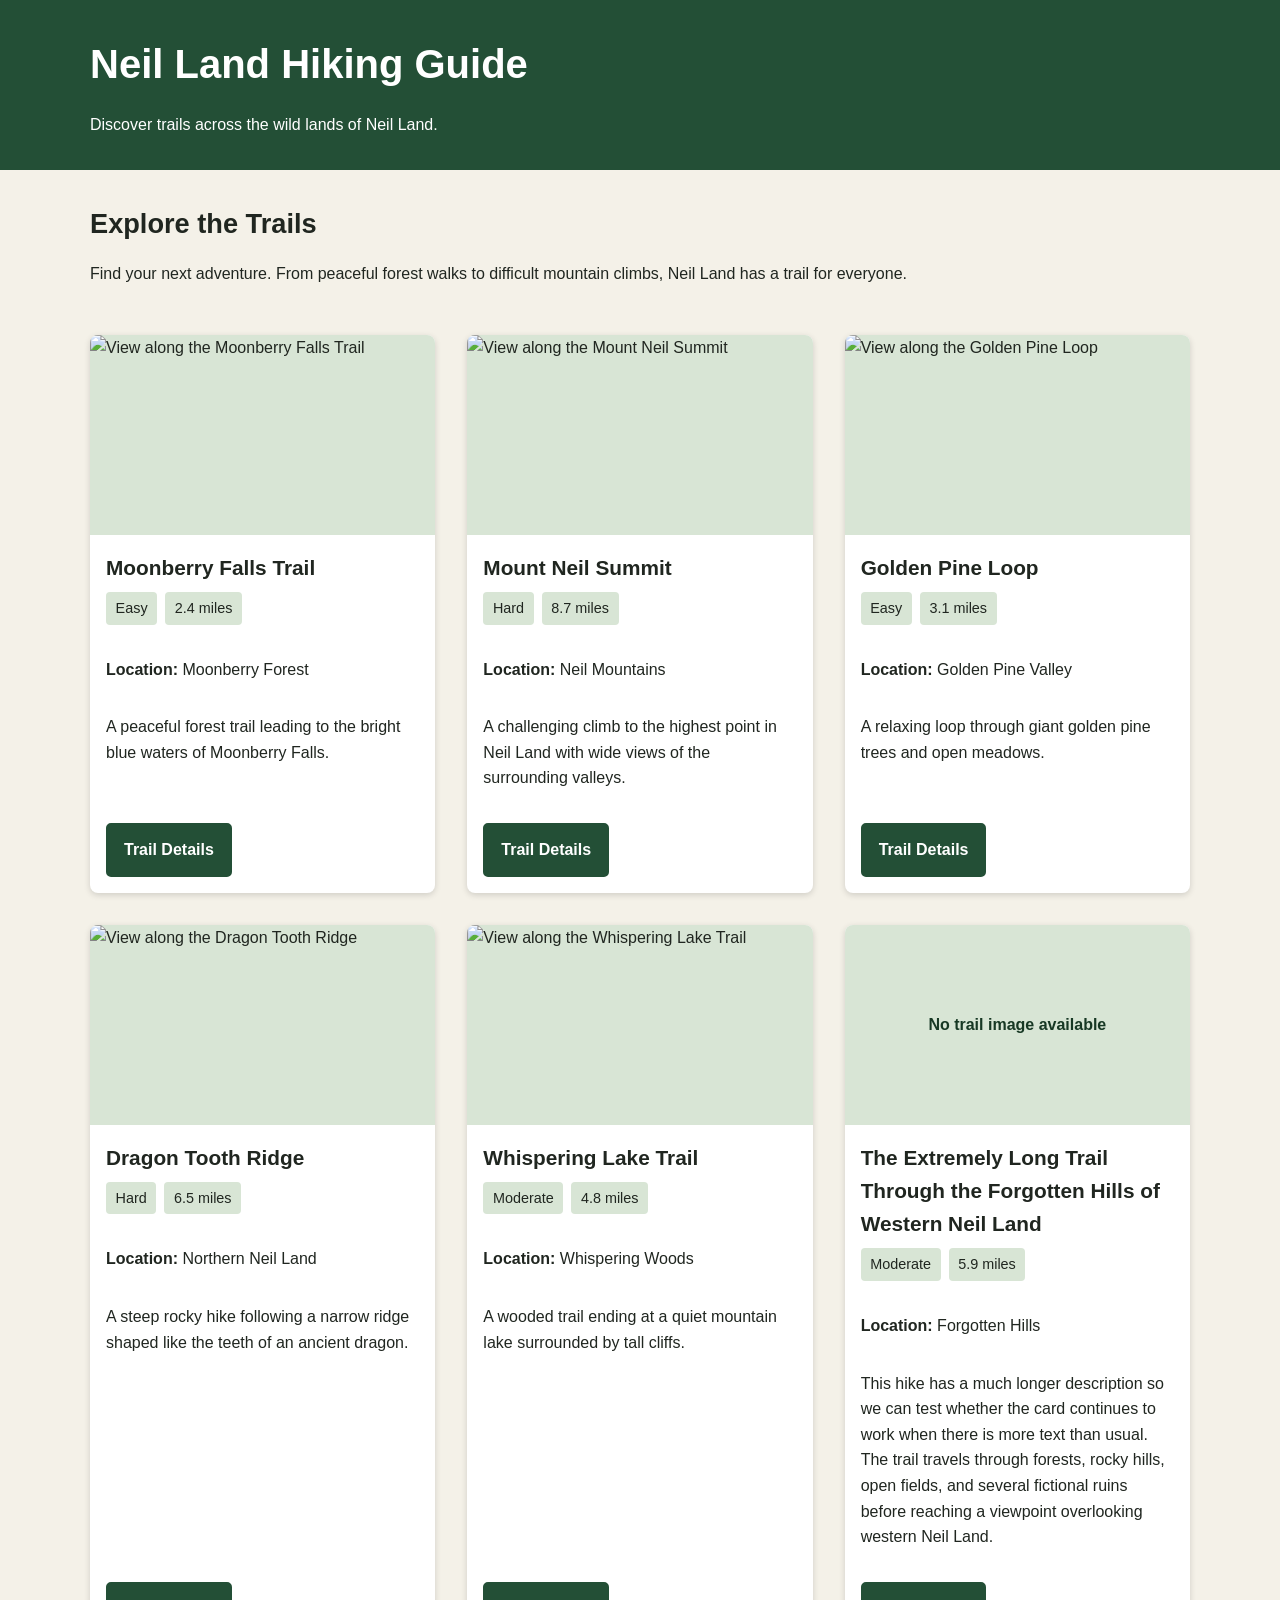
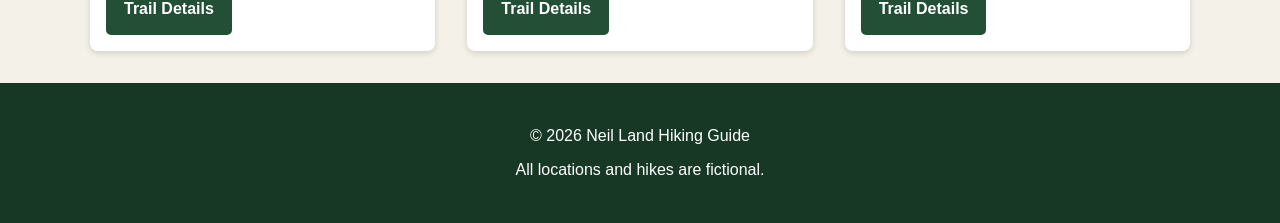
==== pages/hike.html @ ec99af29 "Added week 3 assignments" ====
<!DOCTYPE html>
<html lang="en">
<head>
  <meta charset="UTF-8">
  <meta name="viewport" content="width=device-width, initial-scale=1.0">

  <meta
    name="description"
    content="Explore fictional hiking trails throughout Neil Land."
  >

  <title>Neil Land Hiking Guide</title>

  <link rel="stylesheet" href="../styles/hike.css">
  <script src="../scripts/hike.js" defer></script>
</head>

<body>

  <header class="site-header">
    <div class="header-content">
      <h1>Neil Land Hiking Guide</h1>
      <p>Discover trails across the wild lands of Neil Land.</p>
    </div>
  </header>

  <main>
    <section class="intro" aria-labelledby="hikes-heading">
      <h2 id="hikes-heading">Explore the Trails</h2>
      <p>
        Find your next adventure. From peaceful forest walks
        to difficult mountain climbs, Neil Land has a trail for everyone.
      </p>
    </section>

    <section
      id="hike-list"
      class="hike-grid"
      aria-label="Hiking trails"
    >
      <!-- Hiking cards are generated with JavaScript -->
    </section>
  </main>

  <footer>
    <p>&copy; 2026 Neil Land Hiking Guide</p>
    <p>All locations and hikes are fictional.</p>
  </footer>

</body>
</html>
---- styles/hike.css ----
/* --------------------
   CUSTOM PROPERTIES
-------------------- */

:root {
  --color-primary: #234f36;
  --color-primary-dark: #173824;
  --color-background: #f4f1e8;
  --color-card: #ffffff;
  --color-text: #202620;
  --color-muted: #536056;
  --color-accent: #d8e5d5;

  --space-small: 0.5rem;
  --space-medium: 1rem;
  --space-large: 2rem;

  --border-radius: 8px;

  --font-main: Arial, Helvetica, sans-serif;
}


/* --------------------
   BASIC STYLES
-------------------- */

* {
  box-sizing: border-box;
}

html {
  font-size: 100%;
}

body {
  margin: 0;
  font-family: var(--font-main);
  color: var(--color-text);
  background-color: var(--color-background);
  line-height: 1.6;
}

img {
  display: block;
  max-width: 100%;
}


/* --------------------
   HEADER
-------------------- */

.site-header {
  background-color: var(--color-primary);
  color: white;
  padding: var(--space-large) var(--space-medium);
}

.header-content {
  max-width: 1100px;
  margin: auto;
}

.site-header h1 {
  margin: 0;
  font-size: 2rem;
}

.site-header p {
  margin-bottom: 0;
}


/* --------------------
   MAIN CONTENT
-------------------- */

main {
  width: min(100% - 2rem, 1100px);
  margin: auto;
}

.intro {
  padding: var(--space-large) 0;
}

.intro h2 {
  margin-top: 0;
  margin-bottom: var(--space-small);
  font-size: 1.7rem;
}


/* --------------------
   HIKE GRID
   Mobile first: one column
-------------------- */

.hike-grid {
  display: grid;
  grid-template-columns: 1fr;
  gap: var(--space-large);
  padding-bottom: var(--space-large);
}


/* --------------------
   HIKE CARD
-------------------- */

.hike-card {
  background-color: var(--color-card);
  border-radius: var(--border-radius);
  overflow: hidden;

  display: flex;
  flex-direction: column;

  box-shadow: 0 2px 6px rgb(0 0 0 / 15%);
}

.hike-image {
  width: 100%;
  height: 200px;

  /* Keeps differently sized images consistent */
  object-fit: cover;

  background-color: var(--color-accent);
}

.image-placeholder {
  width: 100%;
  height: 200px;

  display: flex;
  align-items: center;
  justify-content: center;

  padding: var(--space-medium);

  background-color: var(--color-accent);
  color: var(--color-primary-dark);
  font-weight: bold;
  text-align: center;
}

.hike-content {
  padding: var(--space-medium);

  display: flex;
  flex-direction: column;
  flex-grow: 1;
}

.hike-content h3 {
  margin-top: 0;
  margin-bottom: var(--space-small);
  font-size: 1.3rem;

  /* Prevents very long words from breaking the page */
  overflow-wrap: anywhere;
}

.hike-details {
  display: flex;
  flex-wrap: wrap;
  gap: var(--space-small);
  margin-bottom: var(--space-medium);
}

.hike-details span {
  background-color: var(--color-accent);
  padding: 0.3rem 0.6rem;
  border-radius: 4px;
  font-size: 0.9rem;
}

.hike-description {
  flex-grow: 1;
}


/* --------------------
   BUTTON
-------------------- */

.hike-button {
  display: inline-block;
  align-self: flex-start;

  margin-top: var(--space-medium);
  padding: 0.75rem 1rem;

  min-height: 44px;

  border: 2px solid var(--color-primary);
  border-radius: 5px;

  background-color: var(--color-primary);
  color: white;

  font: inherit;
  font-weight: bold;
  cursor: pointer;
}

.hike-button:hover {
  background-color: var(--color-primary-dark);
}

.hike-button:focus-visible {
  outline: 3px solid #000000;
  outline-offset: 3px;
}


/* --------------------
   FOOTER
-------------------- */

footer {
  background-color: var(--color-primary-dark);
  color: white;
  text-align: center;
  padding: var(--space-large) var(--space-medium);
}

footer p {
  margin: var(--space-small);
}


/* --------------------
   MEDIUM SCREENS
-------------------- */

@media (min-width: 600px) {

  .hike-grid {
    grid-template-columns: repeat(2, 1fr);
  }

}


/* --------------------
   LARGE SCREENS
-------------------- */

@media (min-width: 900px) {

  .site-header h1 {
    font-size: 2.5rem;
  }

  .hike-grid {
    grid-template-columns: repeat(3, 1fr);
  }

}


/* --------------------
   REDUCED MOTION
-------------------- */

@media (prefers-reduced-motion: reduce) {

  *,
  *::before,
  *::after {
    scroll-behavior: auto;
  }

}
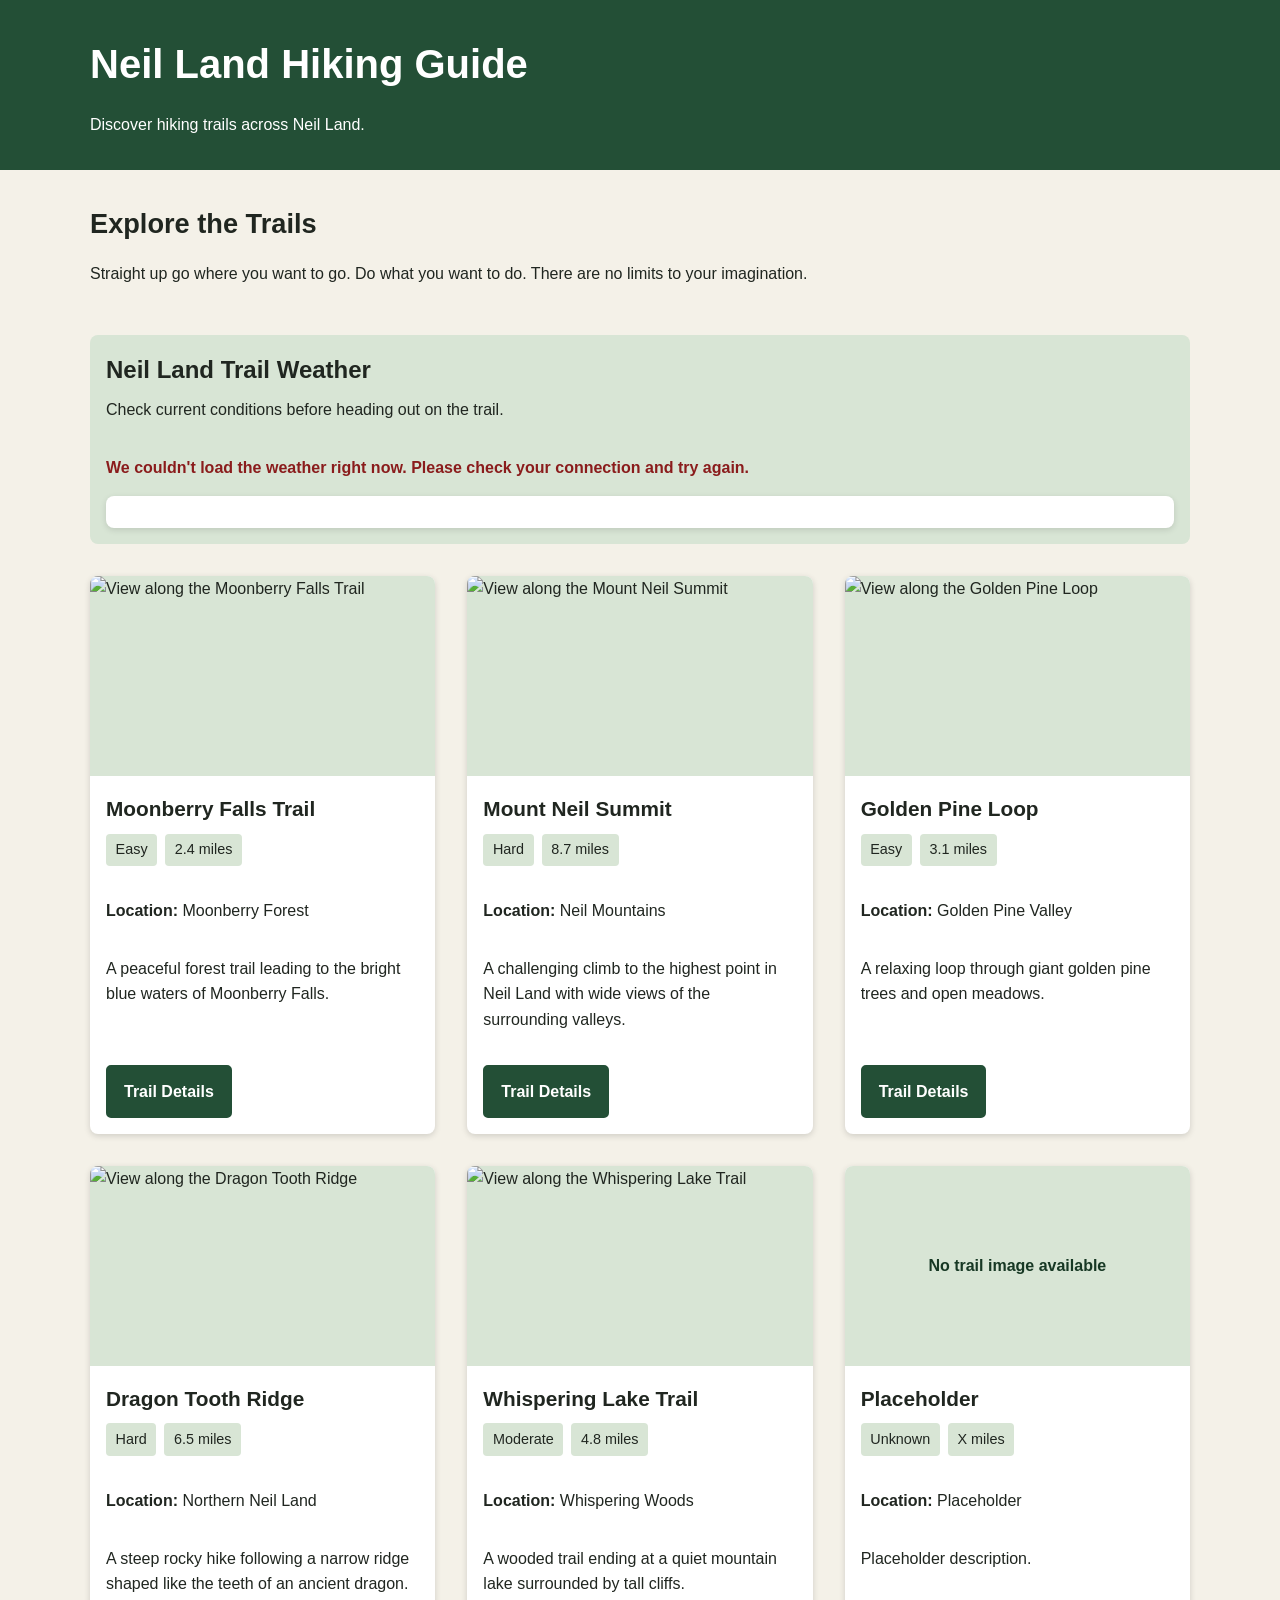
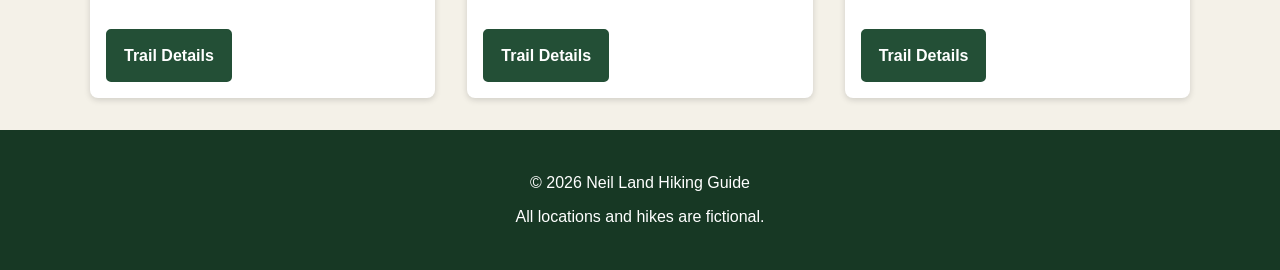
==== commit 5cf61d54: "Week 4 changes" ====
--- a/pages/hike.html
+++ b/pages/hike.html
@@ -20,7 +20,7 @@
   <header class="site-header">
     <div class="header-content">
       <h1>Neil Land Hiking Guide</h1>
-      <p>Discover trails across the wild lands of Neil Land.</p>
+      <p>Discover hiking trails across Neil Land.</p>
     </div>
   </header>
 
@@ -28,9 +28,27 @@
     <section class="intro" aria-labelledby="hikes-heading">
       <h2 id="hikes-heading">Explore the Trails</h2>
       <p>
-        Find your next adventure. From peaceful forest walks
-        to difficult mountain climbs, Neil Land has a trail for everyone.
+        Straight up go where you want to go. Do what you want to do. 
+        There are no limits to your imagination. 
       </p>
+    </section>
+
+    <section class="weather-section" aria-labelledby="weather-heading">
+      <div class="weather-heading">
+        <h2 id="weather-heading">Neil Land Trail Weather</h2>
+        <p>Check current conditions before heading out on the trail.</p>
+      </div>
+
+      <div
+        id="weather-status"
+        class="weather-status"
+        role="status"
+        aria-live="polite"
+      >
+        Loading current weather...
+      </div>
+
+      <div id="weather-card" class="weather-card" hidden></div>
     </section>
 
     <section
@@ -48,4 +66,4 @@
   </footer>
 
 </body>
-</html>+</html>
--- a/styles/hike.css
+++ b/styles/hike.css
@@ -93,6 +93,80 @@
 
 
 /* --------------------
+   WEATHER
+-------------------- */
+
+.weather-section {
+  margin-bottom: var(--space-large);
+  padding: var(--space-medium);
+  background-color: var(--color-accent);
+  border-radius: var(--border-radius);
+}
+
+.weather-heading h2 {
+  margin-top: 0;
+  margin-bottom: var(--space-small);
+}
+
+.weather-heading p {
+  margin-top: 0;
+}
+
+.weather-status {
+  padding: var(--space-medium) 0;
+  color: var(--color-muted);
+}
+
+.weather-status.is-error {
+  color: #8a1c1c;
+  font-weight: bold;
+}
+
+.weather-card {
+  display: grid;
+  gap: var(--space-medium);
+  grid-template-columns: 1fr;
+  padding: var(--space-medium);
+  background-color: var(--color-card);
+  border-radius: var(--border-radius);
+  box-shadow: 0 2px 6px rgb(0 0 0 / 12%);
+}
+
+.weather-card h3,
+.weather-card p {
+  margin: 0;
+}
+
+.weather-temperature {
+  color: var(--color-primary-dark);
+  font-size: 2rem;
+  font-weight: bold;
+}
+
+.weather-details {
+  display: grid;
+  gap: var(--space-small);
+  margin: 0;
+}
+
+.weather-details div {
+  display: flex;
+  justify-content: space-between;
+  gap: var(--space-medium);
+  border-bottom: 1px solid var(--color-accent);
+}
+
+.weather-details dt {
+  font-weight: bold;
+}
+
+.weather-details dd {
+  margin: 0;
+  text-align: right;
+}
+
+
+/* --------------------
    HIKE GRID
    Mobile first: one column
 -------------------- */
@@ -238,6 +312,11 @@
 
 @media (min-width: 600px) {
 
+  .weather-card {
+    grid-template-columns: 1fr 1fr;
+    align-items: center;
+  }
+
   .hike-grid {
     grid-template-columns: repeat(2, 1fr);
   }
@@ -274,4 +353,4 @@
     scroll-behavior: auto;
   }
 
-}+}
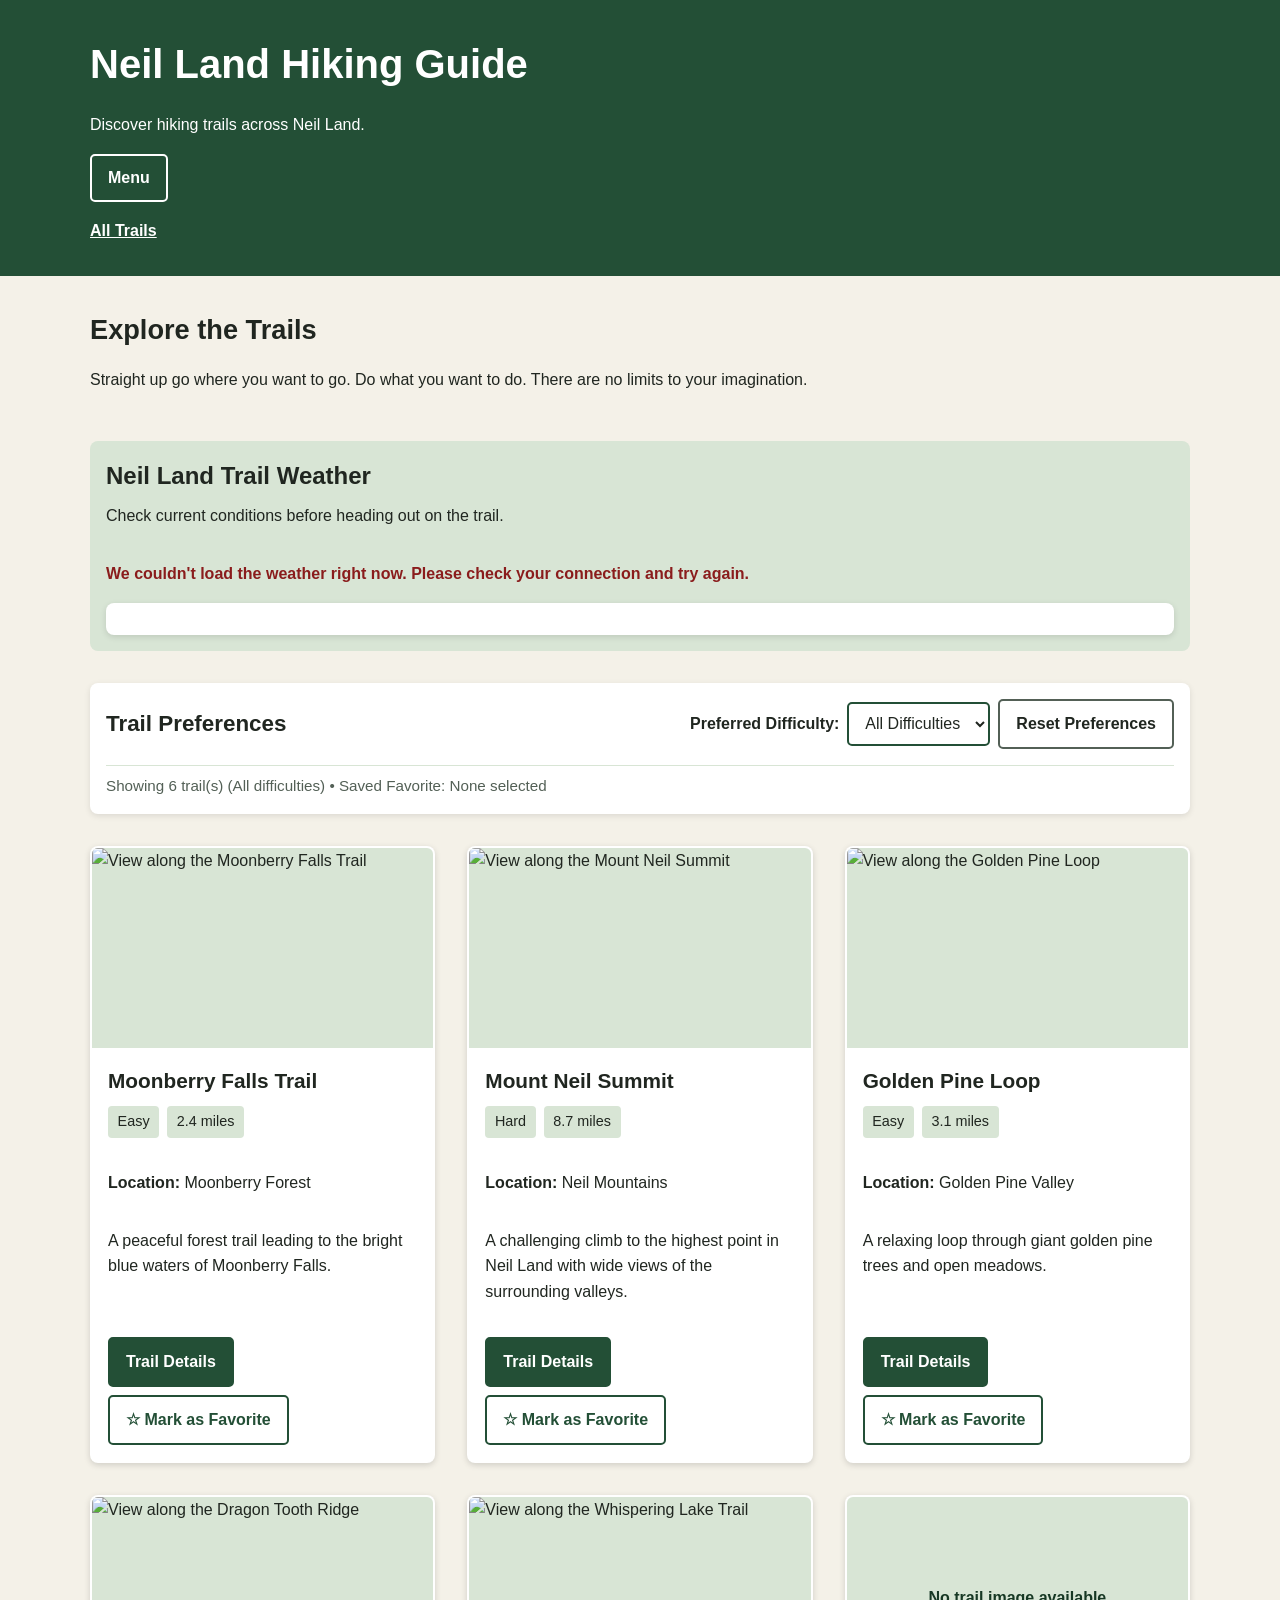
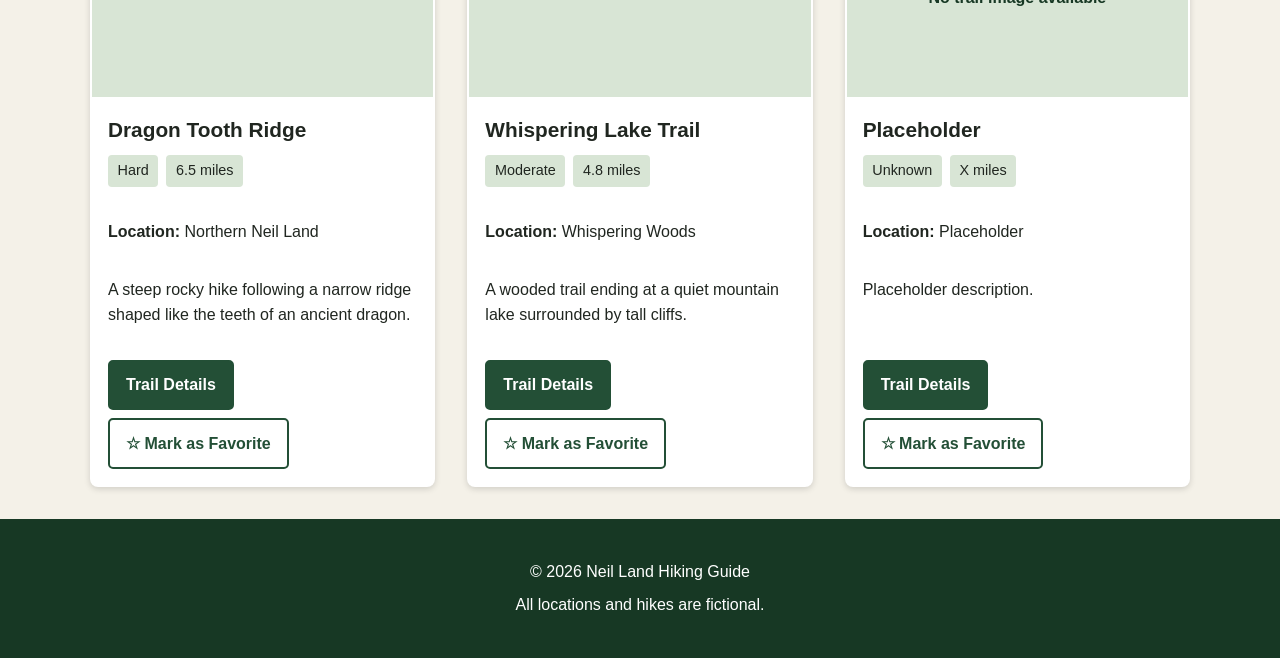
==== commit 552f8472: "Added contract 5 and 6 functionality" ====
--- a/pages/hike.html
+++ b/pages/hike.html
@@ -21,6 +21,18 @@
     <div class="header-content">
       <h1>Neil Land Hiking Guide</h1>
       <p>Discover hiking trails across Neil Land.</p>
+      <button
+        id="menu-toggle"
+        class="menu-toggle"
+        type="button"
+        aria-expanded="false"
+        aria-controls="site-navigation"
+      >
+        Menu
+      </button>
+      <nav id="site-navigation" class="site-navigation" aria-label="Primary navigation" hidden>
+        <a href="hike.html">All Trails</a>
+      </nav>
     </div>
   </header>
 
@@ -51,6 +63,32 @@
       <div id="weather-card" class="weather-card" hidden></div>
     </section>
 
+    <section class="controls-section" aria-labelledby="controls-heading">
+      <div class="controls-header">
+        <h2 id="controls-heading">Trail Preferences</h2>
+        <div class="filter-group">
+          <label for="difficulty-filter">Preferred Difficulty:</label>
+          <select id="difficulty-filter" class="difficulty-select">
+            <option value="all">All Difficulties</option>
+            <option value="easy">Easy</option>
+            <option value="moderate">Moderate</option>
+            <option value="hard">Hard</option>
+          </select>
+
+          <button id="reset-preferences" class="secondary-button" type="button">
+            Reset Preferences
+          </button>
+        </div>
+      </div>
+
+      <p
+        id="preference-status"
+        class="preference-status"
+        role="status"
+        aria-live="polite"
+      ></p>
+    </section>
+
     <section
       id="hike-list"
       class="hike-grid"
--- a/styles/hike.css
+++ b/styles/hike.css
@@ -10,6 +10,8 @@
   --color-text: #202620;
   --color-muted: #536056;
   --color-accent: #d8e5d5;
+  --color-favorite: #b85d19;
+  --color-favorite-bg: #fff8f0;
 
   --space-small: 0.5rem;
   --space-medium: 1rem;
@@ -69,6 +71,37 @@
 
 .site-header p {
   margin-bottom: 0;
+}
+
+.menu-toggle {
+  margin-top: var(--space-medium);
+  padding: 0.6rem 1rem;
+  min-height: 44px;
+  border: 2px solid white;
+  border-radius: 5px;
+  background: transparent;
+  color: white;
+  font: inherit;
+  font-weight: bold;
+  cursor: pointer;
+}
+
+.site-navigation {
+  display: flex;
+  flex-wrap: wrap;
+  gap: var(--space-medium);
+  margin-top: var(--space-medium);
+}
+
+.site-navigation a {
+  color: white;
+  font-weight: bold;
+}
+
+.menu-toggle:focus-visible,
+.site-navigation a:focus-visible {
+  outline: 3px solid white;
+  outline-offset: 3px;
 }
 
 
@@ -167,6 +200,62 @@
 
 
 /* --------------------
+   PREFERENCES & CONTROLS
+-------------------- */
+
+.controls-section {
+  margin-bottom: var(--space-large);
+  padding: var(--space-medium);
+  background-color: var(--color-card);
+  border-radius: var(--border-radius);
+  box-shadow: 0 2px 6px rgb(0 0 0 / 10%);
+}
+
+.controls-header {
+  display: flex;
+  flex-wrap: wrap;
+  justify-content: space-between;
+  align-items: center;
+  gap: var(--space-medium);
+}
+
+.controls-header h2 {
+  margin: 0;
+  font-size: 1.4rem;
+}
+
+.filter-group {
+  display: flex;
+  flex-wrap: wrap;
+  align-items: center;
+  gap: var(--space-small);
+}
+
+.filter-group label {
+  font-weight: bold;
+}
+
+.difficulty-select {
+  padding: 0.55rem 0.75rem;
+  min-height: 44px;
+  border: 2px solid var(--color-primary);
+  border-radius: 5px;
+  background-color: white;
+  color: var(--color-text);
+  font: inherit;
+  cursor: pointer;
+}
+
+.preference-status {
+  margin: var(--space-medium) 0 0;
+  padding-top: var(--space-small);
+  border-top: 1px solid var(--color-accent);
+  color: var(--color-muted);
+  font-size: 0.95rem;
+}
+
+
+/* --------------------
    HIKE GRID
    Mobile first: one column
 -------------------- */
@@ -178,6 +267,68 @@
   padding-bottom: var(--space-large);
 }
 
+.empty-state {
+  grid-column: 1 / -1;
+  padding: var(--space-large);
+  background-color: var(--color-card);
+  border-radius: var(--border-radius);
+  text-align: center;
+  color: var(--color-muted);
+}
+
+
+/* --------------------
+   TRAIL DETAIL PAGE
+-------------------- */
+
+.trail-detail {
+  margin: var(--space-large) 0;
+  padding: var(--space-large);
+  background-color: var(--color-card);
+  border-radius: var(--border-radius);
+  box-shadow: 0 2px 6px rgb(0 0 0 / 15%);
+}
+
+.trail-detail.is-error {
+  border-left: 5px solid #8a1c1c;
+}
+
+.trail-detail h2 {
+  margin-top: 0;
+  color: var(--color-primary-dark);
+}
+
+.trail-detail-content {
+  display: grid;
+  gap: var(--space-large);
+}
+
+.trail-detail-image {
+  width: 100%;
+  max-height: 420px;
+  object-fit: cover;
+  border-radius: var(--border-radius);
+}
+
+.trail-detail-list {
+  display: grid;
+  grid-template-columns: max-content 1fr;
+  gap: var(--space-small) var(--space-medium);
+  margin: var(--space-large) 0;
+}
+
+.trail-detail-list dt {
+  font-weight: bold;
+}
+
+.trail-detail-list dd {
+  margin: 0;
+}
+
+.back-link {
+  text-decoration: none;
+}
+
 
 /* --------------------
    HIKE CARD
@@ -186,12 +337,19 @@
 .hike-card {
   background-color: var(--color-card);
   border-radius: var(--border-radius);
+  border: 2px solid transparent;
   overflow: hidden;
 
   display: flex;
   flex-direction: column;
 
   box-shadow: 0 2px 6px rgb(0 0 0 / 15%);
+  transition: border-color 0.2s ease, background-color 0.2s ease;
+}
+
+.hike-card.is-favorite {
+  border-color: var(--color-favorite);
+  background-color: var(--color-favorite-bg);
 }
 
 .hike-image {
@@ -228,13 +386,30 @@
   flex-grow: 1;
 }
 
+.hike-title-row {
+  display: flex;
+  justify-content: space-between;
+  align-items: flex-start;
+  gap: var(--space-small);
+  margin-bottom: var(--space-small);
+}
+
 .hike-content h3 {
-  margin-top: 0;
-  margin-bottom: var(--space-small);
+  margin: 0;
   font-size: 1.3rem;
 
   /* Prevents very long words from breaking the page */
   overflow-wrap: anywhere;
+}
+
+.favorite-badge {
+  background-color: var(--color-favorite);
+  color: white;
+  font-size: 0.8rem;
+  font-weight: bold;
+  padding: 0.2rem 0.5rem;
+  border-radius: 4px;
+  white-space: nowrap;
 }
 
 .hike-details {
@@ -257,34 +432,73 @@
 
 
 /* --------------------
-   BUTTON
--------------------- */
+   BUTTONS
+-------------------- */
+
+.card-actions {
+  display: flex;
+  flex-wrap: wrap;
+  gap: var(--space-small);
+  margin-top: var(--space-medium);
+}
+
+.hike-button,
+.favorite-button,
+.secondary-button {
+  display: inline-block;
+  padding: 0.65rem 1rem;
+  min-height: 44px;
+  border-radius: 5px;
+  font: inherit;
+  font-weight: bold;
+  cursor: pointer;
+}
 
 .hike-button {
-  display: inline-block;
-  align-self: flex-start;
-
-  margin-top: var(--space-medium);
-  padding: 0.75rem 1rem;
-
-  min-height: 44px;
-
+  text-decoration: none;
+}
+
+.hike-button {
   border: 2px solid var(--color-primary);
-  border-radius: 5px;
-
   background-color: var(--color-primary);
   color: white;
-
-  font: inherit;
-  font-weight: bold;
-  cursor: pointer;
 }
 
 .hike-button:hover {
   background-color: var(--color-primary-dark);
 }
 
-.hike-button:focus-visible {
+.favorite-button {
+  border: 2px solid var(--color-primary);
+  background-color: transparent;
+  color: var(--color-primary);
+}
+
+.favorite-button:hover {
+  background-color: var(--color-accent);
+}
+
+.favorite-button.is-active {
+  border-color: var(--color-favorite);
+  background-color: var(--color-favorite);
+  color: white;
+}
+
+.secondary-button {
+  border: 2px solid var(--color-muted);
+  background-color: transparent;
+  color: var(--color-text);
+}
+
+.secondary-button:hover {
+  background-color: var(--color-accent);
+}
+
+.hike-button:focus-visible,
+.favorite-button:focus-visible,
+.secondary-button:focus-visible,
+.difficulty-select:focus-visible,
+.back-link:focus-visible {
   outline: 3px solid #000000;
   outline-offset: 3px;
 }
@@ -311,6 +525,11 @@
 -------------------- */
 
 @media (min-width: 600px) {
+
+  .trail-detail-content {
+    grid-template-columns: 1fr 1fr;
+    align-items: start;
+  }
 
   .weather-card {
     grid-template-columns: 1fr 1fr;
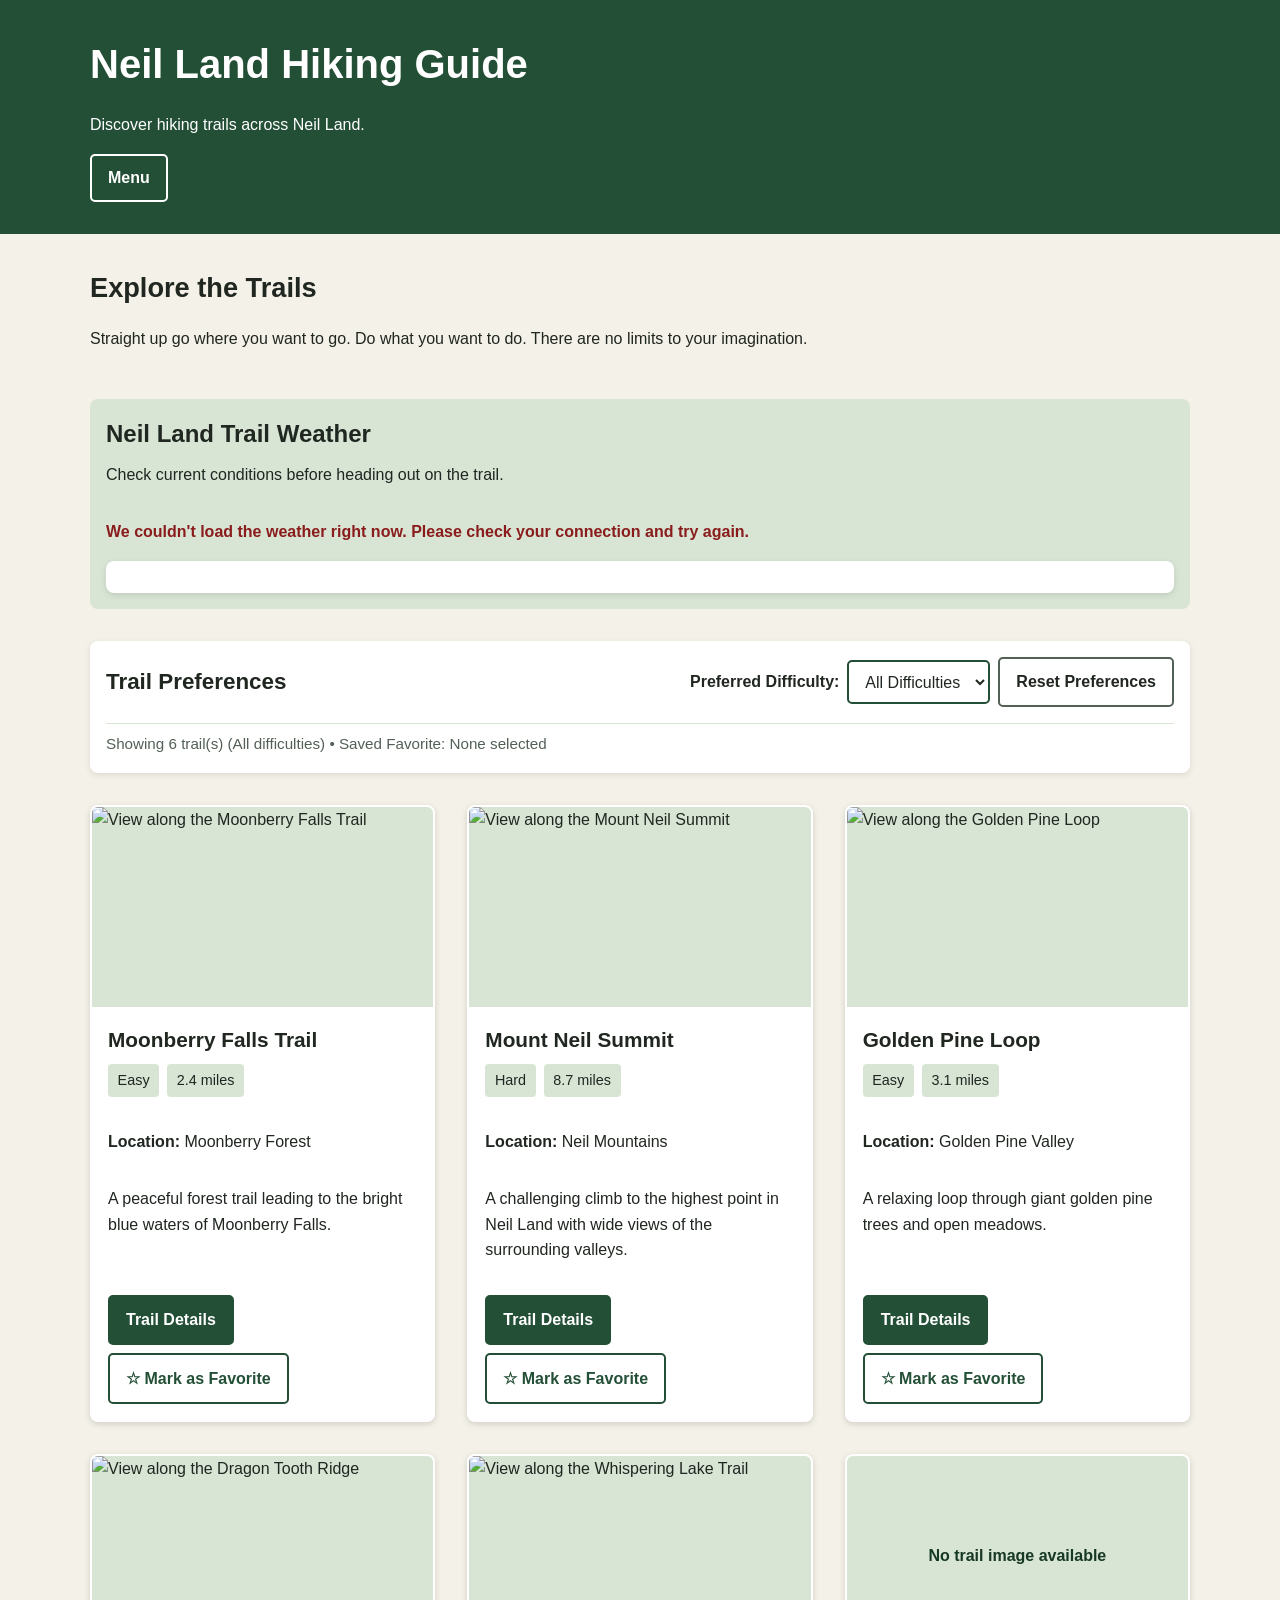
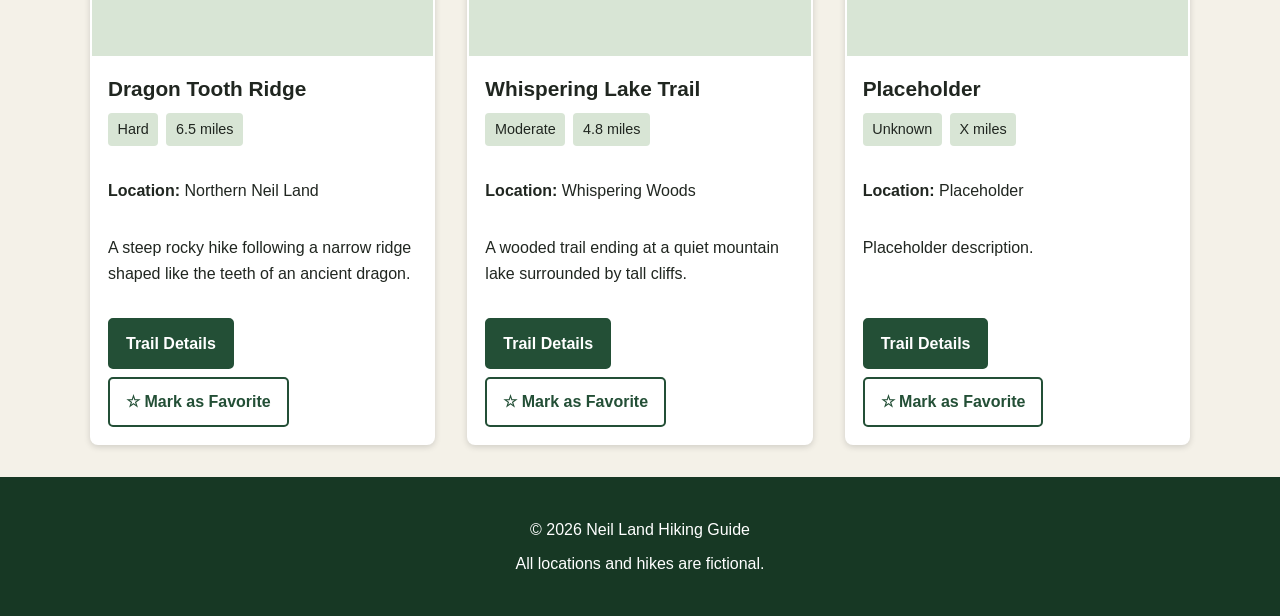
==== commit 66fe1e7d: "pushing peer review for week 6" ====
--- a/pages/hike.html
+++ b/pages/hike.html
@@ -31,7 +31,10 @@
         Menu
       </button>
       <nav id="site-navigation" class="site-navigation" aria-label="Primary navigation" hidden>
-        <a href="hike.html">All Trails</a>
+        <a href="hike.html">Home</a>
+        <a href="trail.html">Trail Details</a>
+        <a href="hike.html#trail-map">Trail Map</a>
+        <a href="hike.html#weather-status">About Neil Land</a>
       </nav>
     </div>
   </header>
--- a/styles/hike.css
+++ b/styles/hike.css
@@ -33,6 +33,7 @@
 
 html {
   font-size: 100%;
+  scroll-behavior: smooth;
 }
 
 body {
@@ -91,6 +92,15 @@
   flex-wrap: wrap;
   gap: var(--space-medium);
   margin-top: var(--space-medium);
+  padding: var(--space-medium);
+  border: 1px solid rgb(255 255 255 / 45%);
+  border-radius: var(--border-radius);
+  background-color: var(--color-primary-dark);
+}
+
+/* The menu is hidden until the Menu button opens it. */
+.site-navigation[hidden] {
+  display: none;
 }
 
 .site-navigation a {
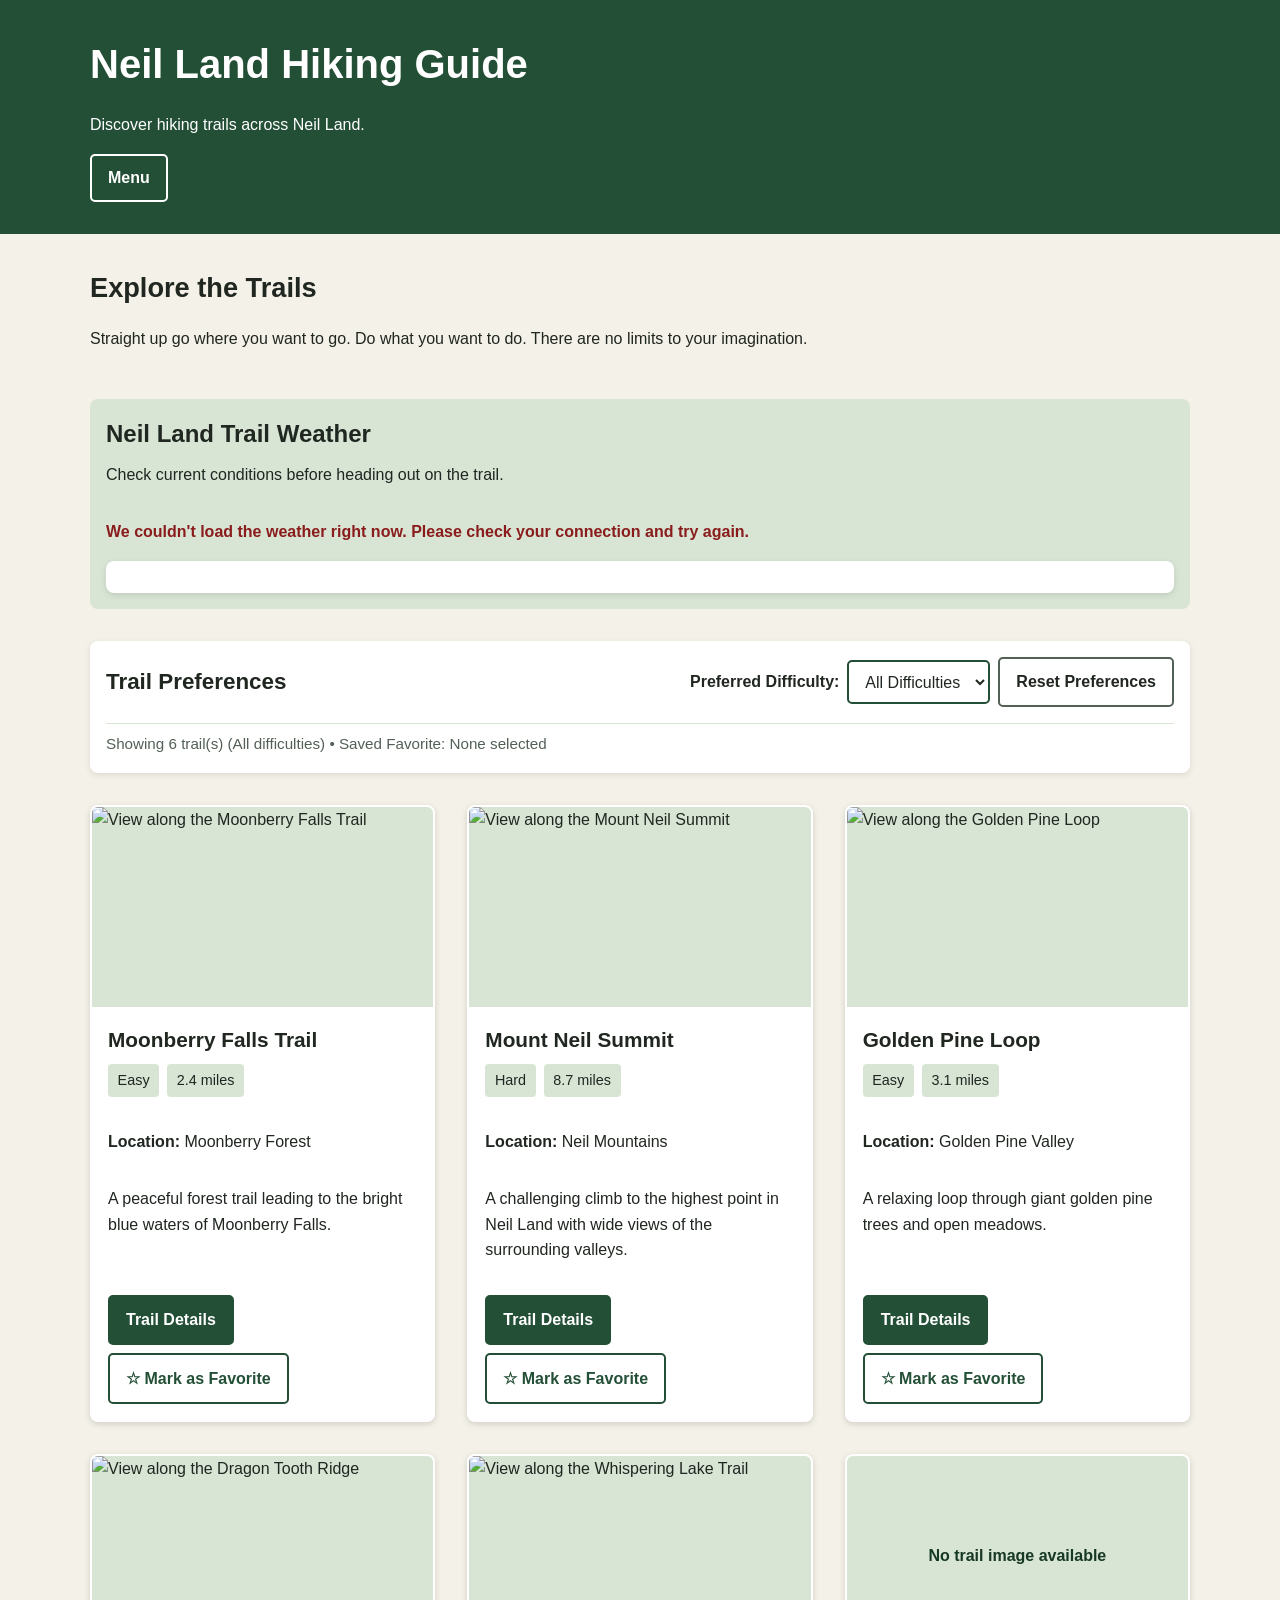
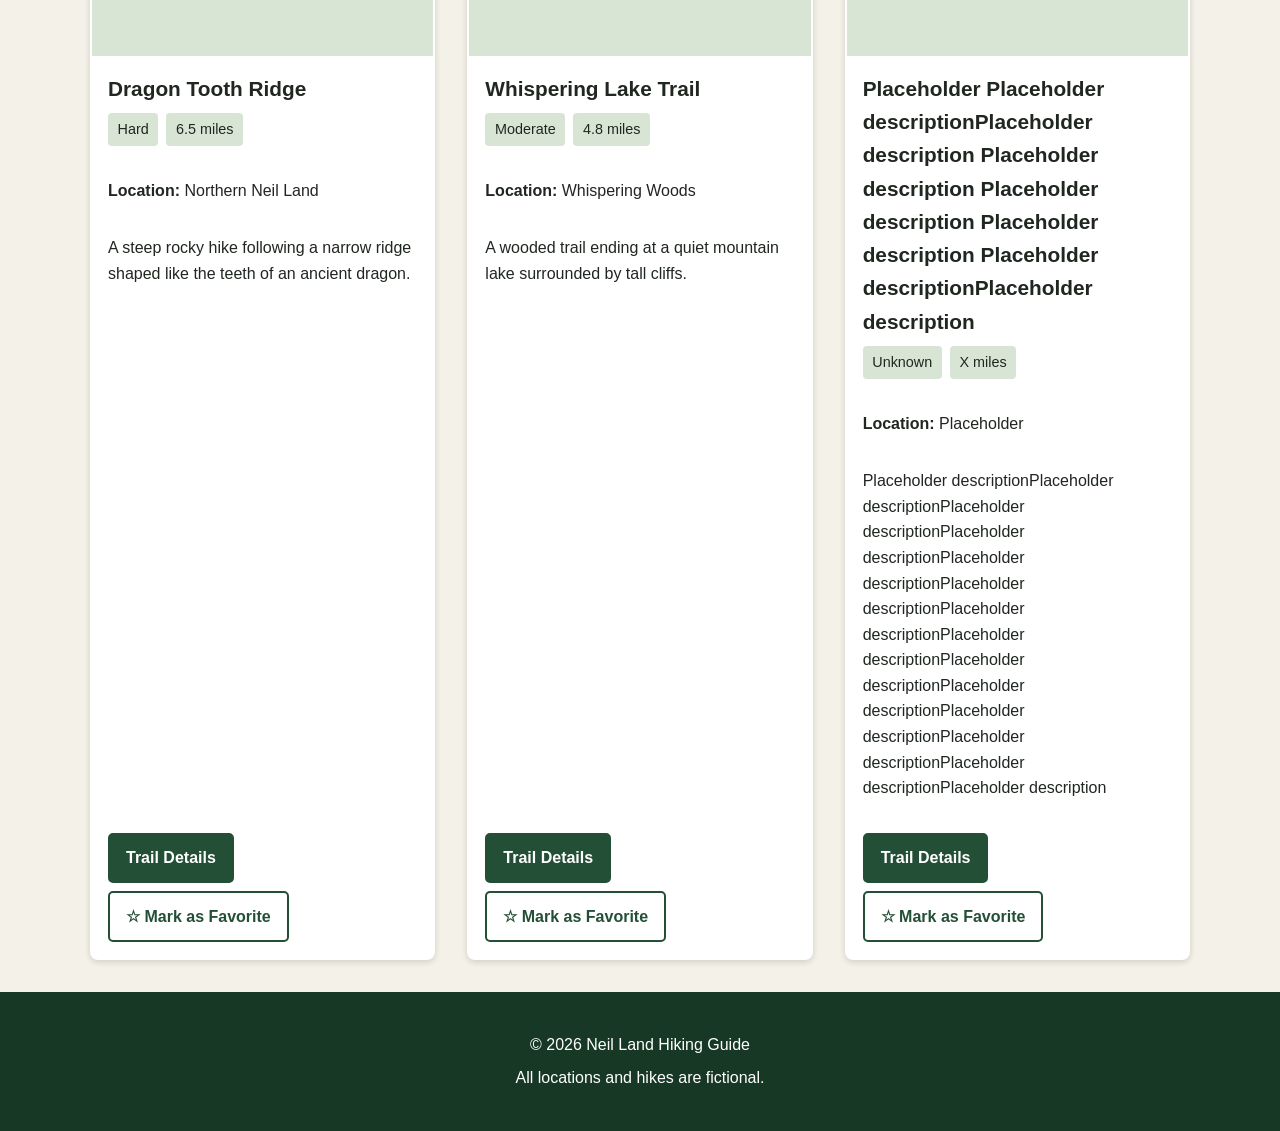
==== commit e35832a7: "Added week 7, 8, and 9" ====
--- a/pages/hike.html
+++ b/pages/hike.html
@@ -47,7 +47,7 @@
         There are no limits to your imagination. 
       </p>
     </section>
-
+<!-- Consider wrapping this in an article -->
     <section class="weather-section" aria-labelledby="weather-heading">
       <div class="weather-heading">
         <h2 id="weather-heading">Neil Land Trail Weather</h2>
